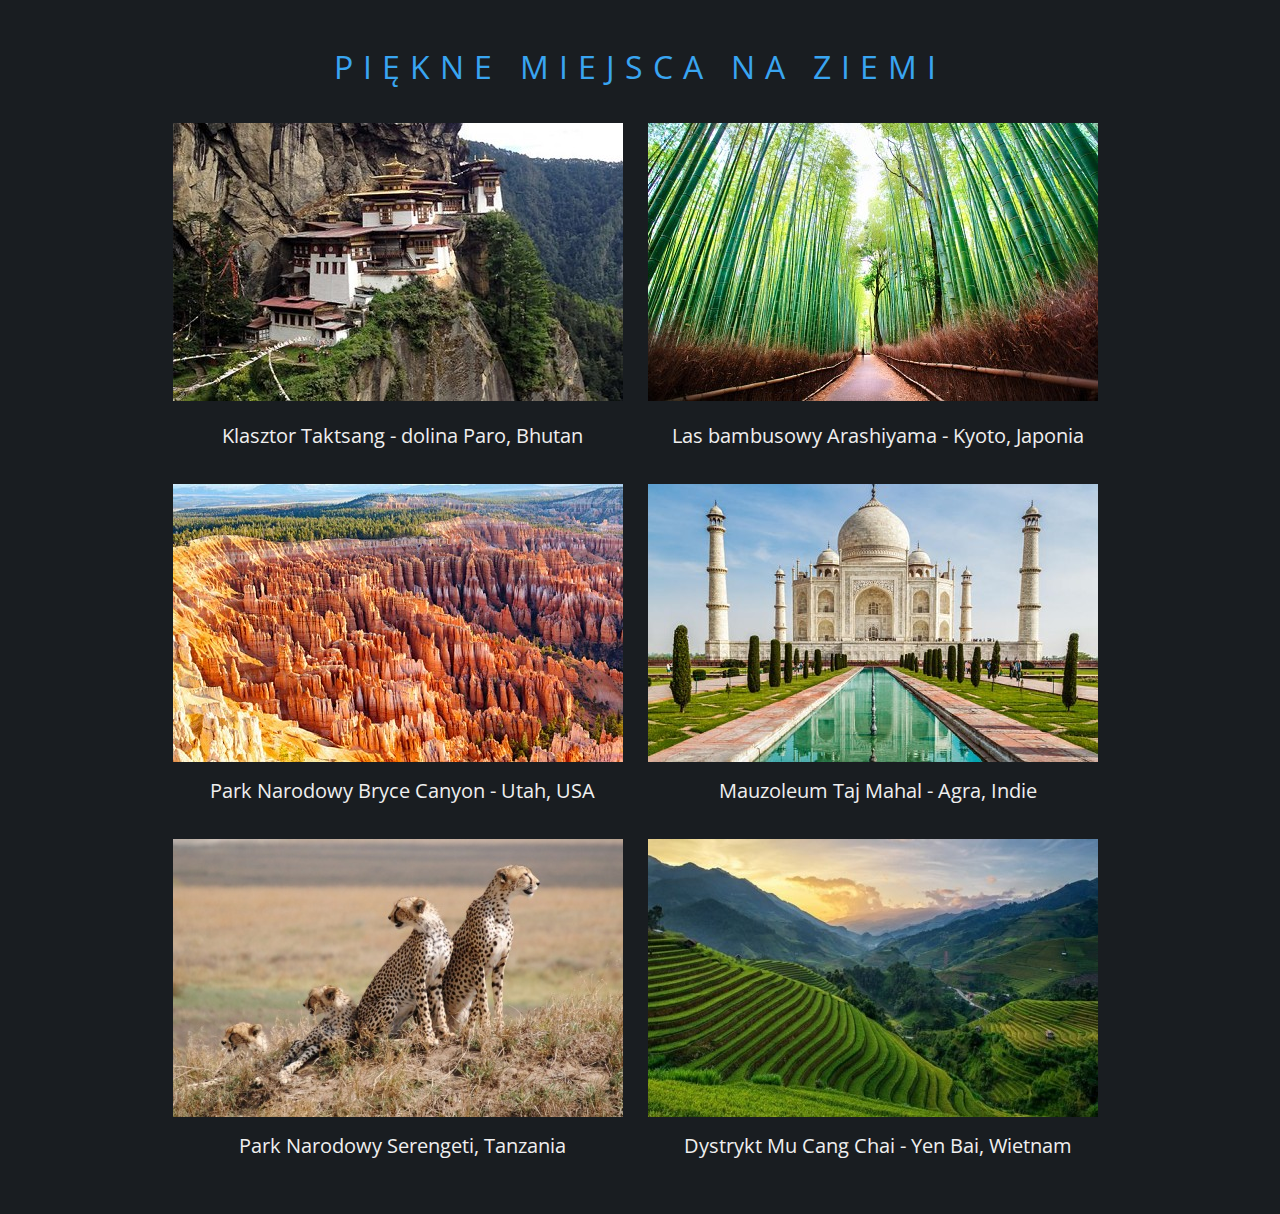
==== galeria.html @ 733a055b "add galeri,transision, transform" ====
<!DOCTYPE html>
<html lang="pl">
<head>

	<meta charset="utf-8">
	<title>Galeria zdjęć</title>
	<meta name="description" content="Piękne miejsca na Ziemi">
	<meta name="keywords" content="Taktsang, Paro, Bhutan, Arashiyama, Kyoto, Japonia, Bryce Canyon, Utah, USA, Taj Mahal, Agra, Indie, Serengeti, Tanzania, Mu Cang Chai, Yen Bai, Wietnam">
	<meta name="author" content="MZ">
	
	<meta http-equiv="X-Ua-Compatible" content="IE=edge,chrome=1">
	
	<link rel="stylesheet" href="css/galeria.css">
	<link rel="stylesheet" href="css/fontello.css">

	<link href="https://fonts.googleapis.com/css?family=Open+Sans:400,700&amp;subset=latin-ext" rel="stylesheet">
	
	<!--[if lt IE 9]>
	<script src="//cdnjs.cloudflare.com/ajax/libs/html5shiv/3.7.3/html5shiv.min.js"></script>
	<![endif]-->
	
</head>

<body>
	
	<main>
	
		<article>
		
			<div class="container">
			
				<header>
					<h1>Piękne miejsca na Ziemi</h1>
				</header>
			
				<div class="postcard">
				
					<div class="photo1"> 
						<a href="#"><img src="img/galeria/01.jpg" alt="Taktsang"></a>
					</div>
					<p>Klasztor Taktsang - dolina Paro, Bhutan</p>
					
				</div>
				
				<div class="postcard">
				
					<div class="photo2"> 
						<a href="#"><img src="img/galeria/02.jpg" alt="Arashiyama"></a>
					</div>
					<p>Las bambusowy Arashiyama - Kyoto, Japonia</p>
					
				</div>
				
				<div class="postcard">
				
					<div class="photo3"> 
						<div class="overlay">
						<a href="#"><img src="img/galeria/03.jpg" alt="Bryce Canyon"></a>
						<a class="link" href="http://"><p>Rok załóżenie 1928, powierzchnia 145 km <sup>2</sup></p></a>
						</div>
					</div>
					<p>Park Narodowy Bryce Canyon - Utah, USA</p>
					
				</div>
				
				<div class="postcard">
				
					<div class="photo4">
						<div class="overlayT">
						<a href="#"><img src="img/galeria/04.jpg" alt="Taj Mahal"></a>
						<a class="link" href="http://">
						<i class="icon-search"></i>
						<p>Zobacz album</p></a>
						</div>
					</div>
					<p>Mauzoleum Taj Mahal - Agra, Indie</p>
					
				</div>				
				

				<div class="postcard">
				
					<div class="photo5"> 
						<a href="#"><img src="img/galeria/05.jpg" alt="Serengeti"></a>
					</div>
					<p>Park Narodowy Serengeti, Tanzania</p>
					
				</div>

				<div class="postcard">
				
					<div class="photo6"> 
						<a href="#"><img src="img/galeria/06.jpg" alt="Mu Cang Chai"></a>
					</div>	
					<p>Dystrykt Mu Cang Chai - Yen Bai, Wietnam</p>
				</div>				
	
			</div>

		</article>
	
	</main>
	
</body>
</html>
---- css/galeria.css ----
body
{
	background-color: #191d21;
	font-family: 'Open Sans', sans-serif;
	font-size: 20px;
	color: #efefef;
}

a:link 
{
    color: #fff;
	text-decoration: none;
}

a:visited 
{
    color: #fff;
}

a:hover 
{
    color: #fff;
}

a:active 
{    
	color: #fff;
}

.container
{
	margin-left: auto;
	margin-right: auto;
	width: 1000px;
	text-align: center;
	padding: 0;
	margin-bottom: 25px;
}

.postcard
{
	display: inline-block;
	width: 460px;
	text-align: center;
	padding: 5px;
}

.postcard p
{
	padding: 5px;
	margin-top: 10px;
}

h1
{
	font-size: 32px;
	font-weight: 400;
	color: #39a5f1;
	margin-top: 45px;	
	margin-bottom: 30px;
	letter-spacing: 10px;
	text-transform: uppercase;
}

/* Hover effects */

.photo1
{
	width: 450px;
	transition: all 0.2s ease-in-out;
}
.photo1:hover
{
	transform: scale(0.9);
	opacity: 0.1;
	
}

.photo2
{
	width: 450px;
	transition: transform 2s cubic-bezier(0.82, -0.43, 0.03, 0.49);
}
.photo2:hover
{
	transform: scale(0.5)  scale3d(3, 3, 1);
}

.photo3
{
	width: 450px;
}
.overlay
{
	position: relative;
	width: 450px;
	height: 278px;
}
.overlay .link
{
	position: absolute;
	display: block;
	width: 450px;
	height: 65px;
	background-color: #111;
	left: 0px;
	bottom: 0px;
	opacity: 0;
	transition: opacity 0.5s ease-in-out;
}
.overlay:hover .link
{
	opacity: 0.8;
}

.photo4
{
	width: 450px;
}
.overlayT
{
	position: relative;
	width: 450px;
	height: 278px;
}
.overlayT .link
{
	position: absolute;
	display: block;
	width: 100%;
	height: 100%;
	background-color: #27a38d;
	left: 0px;
	top: 0px;
	opacity: 0;
	transition: opacity 0.9s ease-in-out;
}
.overlayT:hover .link
{
	opacity: 0.9;
}

.photo5
{
	width: 450px;
	height: 278px;
	overflow: hidden;
}
.photo5 img
{
	transition: all 0.5s ease-in-out;
}
.photo5:hover img
{
	transform: scale(1.2);
}

.photo6
{
	width: 450px;
	height: 278px;
	overflow: hidden;
}
.photo6 img
{
	transition: all 0.7s ease-in-out;
}
.photo6:hover img
{
	transform: scale(1.2) rotate(-5deg);
}
---- css/fontello.css ----
@font-face {
  font-family: 'fontello';
  src: url('../font/fontello.eot?35424375');
  src: url('../font/fontello.eot?35424375#iefix') format('embedded-opentype'),
       url('../font/fontello.woff2?35424375') format('woff2'),
       url('../font/fontello.woff?35424375') format('woff'),
       url('../font/fontello.ttf?35424375') format('truetype'),
       url('../font/fontello.svg?35424375#fontello') format('svg');
  font-weight: normal;
  font-style: normal;
}
/* Chrome hack: SVG is rendered more smooth in Windozze. 100% magic, uncomment if you need it. */
/* Note, that will break hinting! In other OS-es font will be not as sharp as it could be */
/*
@media screen and (-webkit-min-device-pixel-ratio:0) {
  @font-face {
    font-family: 'fontello';
    src: url('../font/fontello.svg?35424375#fontello') format('svg');
  }
}
*/
[class^="icon-"]:before, [class*=" icon-"]:before {
  font-family: "fontello";
  font-style: normal;
  font-weight: normal;
  speak: never;

  display: inline-block;
  text-decoration: inherit;
  width: 1em;
  margin-right: .2em;
  text-align: center;
  /* opacity: .8; */

  /* For safety - reset parent styles, that can break glyph codes*/
  font-variant: normal;
  text-transform: none;

  /* fix buttons height, for twitter bootstrap */
  line-height: 1em;

  /* Animation center compensation - margins should be symmetric */
  /* remove if not needed */
  margin-left: .2em;

  /* you can be more comfortable with increased icons size */
  /* font-size: 120%; */

  /* Font smoothing. That was taken from TWBS */
  -webkit-font-smoothing: antialiased;
  -moz-osx-font-smoothing: grayscale;

  /* Uncomment for 3D effect */
  /* text-shadow: 1px 1px 1px rgba(127, 127, 127, 0.3); */
}

.icon-instagram:before { content: '\e800'; font-size: 70px; margin-top: 40px; } /* '' */
.icon-facebook:before { content: '\e801'; font-size: 70px; margin-top: 40px;} /* '' */
.icon-twitter:before { content: '\e802'; font-size: 70px; margin-top: 40px;} /* '' */
.icon-youtube:before { content: '\e803'; font-size: 70px; margin-top: 40px;} /* '' */
.icon-search:before { content: '\e804'; font-size: 30px; margin-top: 50px;} /* '' */
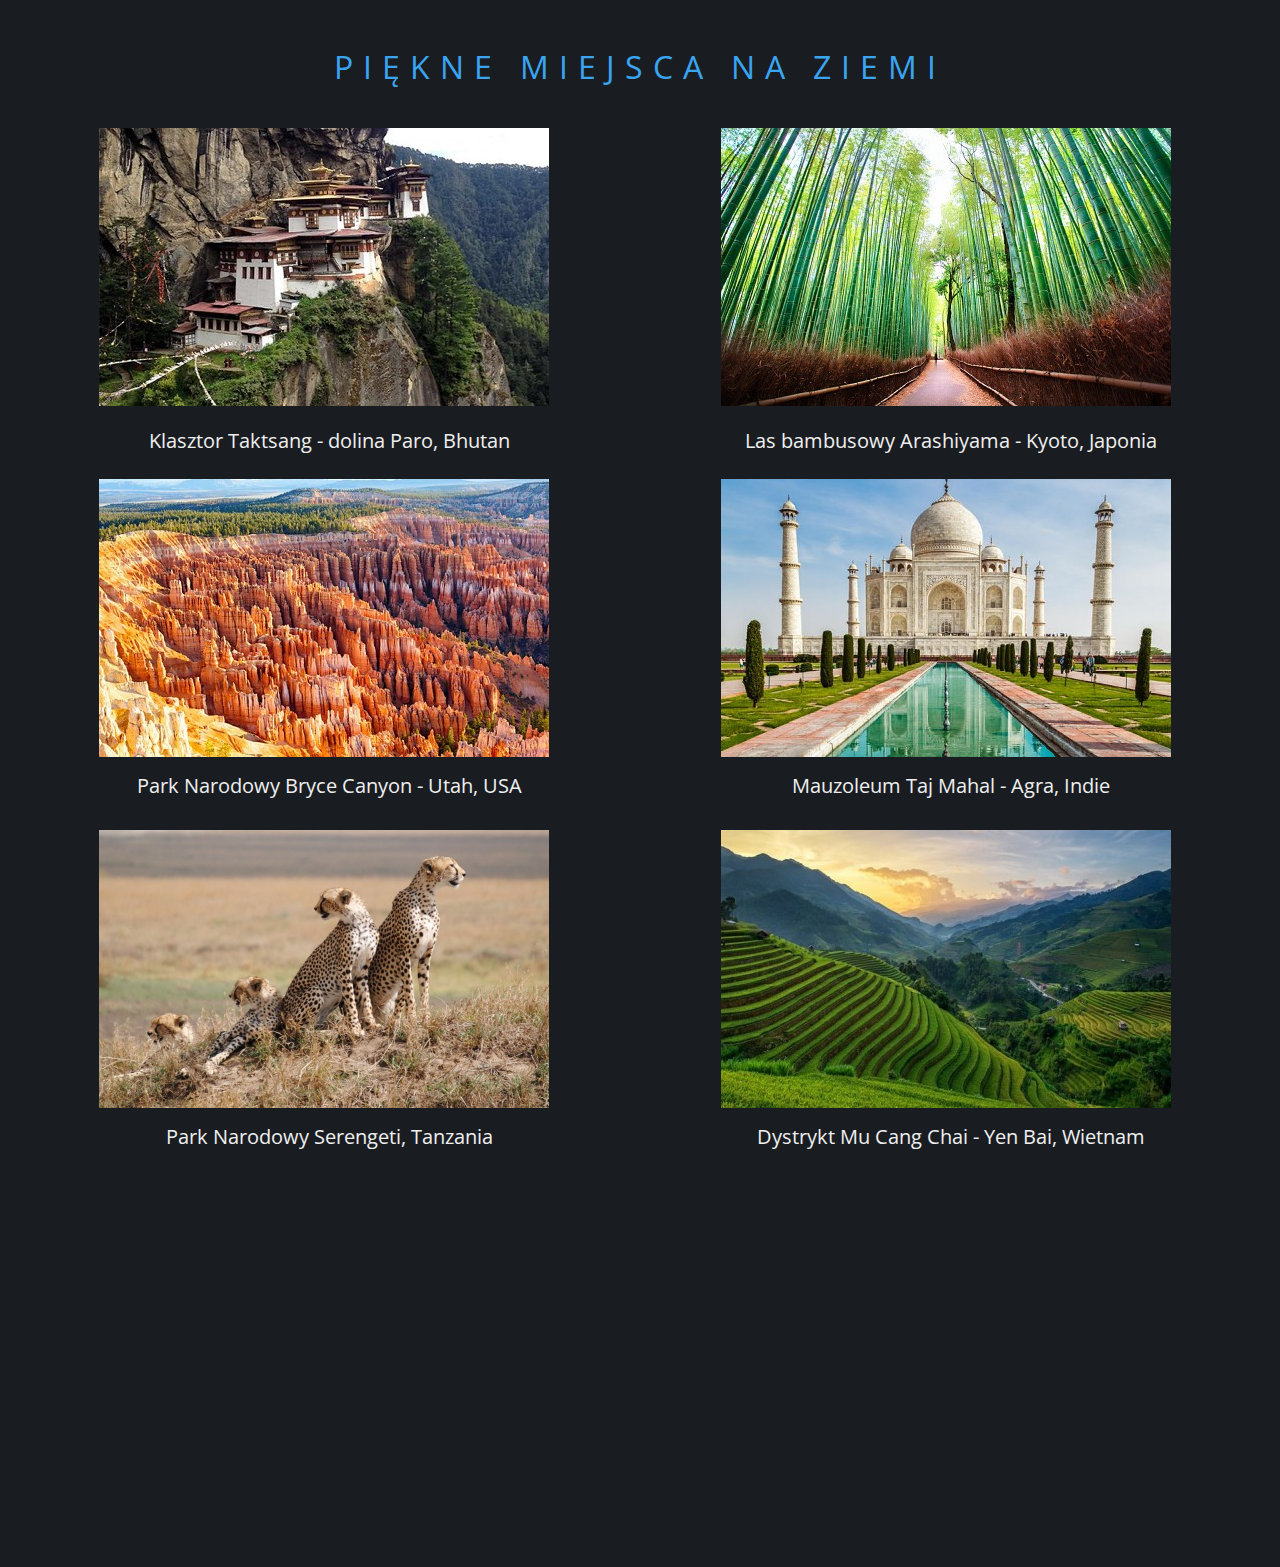
==== commit 79b3eaa1: "add Grid, media query 3 lvl" ====
--- a/galeria.html
+++ b/galeria.html
@@ -4,7 +4,7 @@
 
 	<meta charset="utf-8">
 	<title>Galeria zdjęć</title>
-	<meta name="description" content="Piękne miejsca na Ziemi">
+	<meta name="viewport" content="width=device-width; initial-scale=1.0">
 	<meta name="keywords" content="Taktsang, Paro, Bhutan, Arashiyama, Kyoto, Japonia, Bryce Canyon, Utah, USA, Taj Mahal, Agra, Indie, Serengeti, Tanzania, Mu Cang Chai, Yen Bai, Wietnam">
 	<meta name="author" content="MZ">
 	
@@ -27,73 +27,73 @@
 	
 		<article>
 		
-			<div class="container">
+			
 			
 				<header>
 					<h1>Piękne miejsca na Ziemi</h1>
 				</header>
-			
-				<div class="postcard">
+				<div class="container">
+					<div class="postcard">
 				
-					<div class="photo1"> 
-						<a href="#"><img src="img/galeria/01.jpg" alt="Taktsang"></a>
+						<div class="photo1"> 
+							<a href="#"><img src="img/galeria/01.jpg" alt="Taktsang"></a>
+						</div>
+						<p>Klasztor Taktsang - dolina Paro, Bhutan</p>
+					
 					</div>
-					<p>Klasztor Taktsang - dolina Paro, Bhutan</p>
+				
+					<div class="postcard">
+				
+						<div class="photo2"> 
+							<a href="#"><img src="img/galeria/02.jpg" alt="Arashiyama"></a>
+						</div>
+						<p>Las bambusowy Arashiyama - Kyoto, Japonia</p>
 					
-				</div>
+					</div>
 				
-				<div class="postcard">
+					<div class="postcard">
+					
+						<div class="photo3"> 
+							<div class="overlay">
+							<a href="#"><img src="img/galeria/03.jpg" alt="Bryce Canyon"></a>
+							<a class="link" href="http://"><p>Rok załóżenie 1928, powierzchnia 145 km <sup>2</sup></p></a>
+							</div>
+						</div>
+						<p>Park Narodowy Bryce Canyon - Utah, USA</p>
+						
+					</div>
 				
-					<div class="photo2"> 
-						<a href="#"><img src="img/galeria/02.jpg" alt="Arashiyama"></a>
-					</div>
-					<p>Las bambusowy Arashiyama - Kyoto, Japonia</p>
+					<div class="postcard">
 					
-				</div>
-				
-				<div class="postcard">
-				
-					<div class="photo3"> 
-						<div class="overlay">
-						<a href="#"><img src="img/galeria/03.jpg" alt="Bryce Canyon"></a>
-						<a class="link" href="http://"><p>Rok załóżenie 1928, powierzchnia 145 km <sup>2</sup></p></a>
+						<div class="photo4">
+							<div class="overlayT">
+							<a href="#"><img src="img/galeria/04.jpg" alt="Taj Mahal"></a>
+							<a class="link" href="http://">
+							<i class="icon-search"></i>
+							<p>Zobacz album</p></a>
+							</div>
 						</div>
-					</div>
-					<p>Park Narodowy Bryce Canyon - Utah, USA</p>
-					
-				</div>
-				
-				<div class="postcard">
-				
-					<div class="photo4">
-						<div class="overlayT">
-						<a href="#"><img src="img/galeria/04.jpg" alt="Taj Mahal"></a>
-						<a class="link" href="http://">
-						<i class="icon-search"></i>
-						<p>Zobacz album</p></a>
-						</div>
-					</div>
-					<p>Mauzoleum Taj Mahal - Agra, Indie</p>
-					
-				</div>				
+						<p>Mauzoleum Taj Mahal - Agra, Indie</p>
+						
+					</div>				
 				
 
-				<div class="postcard">
-				
-					<div class="photo5"> 
-						<a href="#"><img src="img/galeria/05.jpg" alt="Serengeti"></a>
+					<div class="postcard">
+					
+						<div class="photo5"> 
+							<a href="#"><img src="img/galeria/05.jpg" alt="Serengeti"></a>
+						</div>
+						<p>Park Narodowy Serengeti, Tanzania</p>
+						
 					</div>
-					<p>Park Narodowy Serengeti, Tanzania</p>
+
+					<div class="postcard">
 					
-				</div>
-
-				<div class="postcard">
-				
-					<div class="photo6"> 
-						<a href="#"><img src="img/galeria/06.jpg" alt="Mu Cang Chai"></a>
-					</div>	
-					<p>Dystrykt Mu Cang Chai - Yen Bai, Wietnam</p>
-				</div>				
+						<div class="photo6"> 
+							<a href="#"><img src="img/galeria/06.jpg" alt="Mu Cang Chai"></a>
+						</div>	
+						<p>Dystrykt Mu Cang Chai - Yen Bai, Wietnam</p>
+					</div>				
 	
 			</div>
 
--- a/css/galeria.css
+++ b/css/galeria.css
@@ -27,22 +27,12 @@
 	color: #fff;
 }
 
-.container
-{
-	margin-left: auto;
-	margin-right: auto;
-	width: 1000px;
-	text-align: center;
-	padding: 0;
-	margin-bottom: 25px;
-}
-
 .postcard
 {
 	display: inline-block;
 	width: 460px;
 	text-align: center;
-	padding: 5px;
+	padding: 0px;
 }
 
 .postcard p
@@ -53,6 +43,7 @@
 
 h1
 {
+	grid-area: h1;
 	font-size: 32px;
 	font-weight: 400;
 	color: #39a5f1;
@@ -60,12 +51,14 @@
 	margin-bottom: 30px;
 	letter-spacing: 10px;
 	text-transform: uppercase;
+	text-align: center;
 }
 
 /* Hover effects */
 
 .photo1
 {
+	grid-area: photo1;
 	width: 450px;
 	transition: all 0.2s ease-in-out;
 }
@@ -78,6 +71,7 @@
 
 .photo2
 {
+	grid-area: photo2;
 	width: 450px;
 	transition: transform 2s cubic-bezier(0.82, -0.43, 0.03, 0.49);
 }
@@ -88,6 +82,7 @@
 
 .photo3
 {
+	grid-area: photo3;
 	width: 450px;
 }
 .overlay
@@ -115,6 +110,7 @@
 
 .photo4
 {
+	grid-area: photo4;
 	width: 450px;
 }
 .overlayT
@@ -142,6 +138,7 @@
 
 .photo5
 {
+	grid-area: photo5;
 	width: 450px;
 	height: 278px;
 	overflow: hidden;
@@ -157,6 +154,7 @@
 
 .photo6
 {
+	grid-area: photo6;
 	width: 450px;
 	height: 278px;
 	overflow: hidden;
@@ -168,4 +166,58 @@
 .photo6:hover img
 {
 	transform: scale(1.2) rotate(-5deg);
+}
+
+.container
+{
+	justify-items: center;
+	text-align: center;
+	padding: 10px;
+	margin-bottom: 25px;
+	display: grid;
+	grid-template-columns: 1fr 1fr 1fr;
+	grid-template-rows: 0.5fr 1fr 1fr 1fr;
+	grid-template-areas:
+	"h1" 
+	"photo1 photo2 photo3"
+	"photo4 photo5 photo6";
+	
+	
+}
+
+@media only screen and (max-width:1400px)
+{
+	.container
+	{
+		grid-template-columns: 1fr 1fr;
+		grid-template-rows: 0.1fr 1fr 1fr 1fr;
+		grid-template-areas: 
+		"h1"
+		"photo1 photo2"
+		"photo3 photo4"
+		"photo5 photo6";
+		justify-items: center;
+		margin-left: auto;
+		margin-right: auto;
+	}
+}
+@media only screen and (max-width:700px)
+{
+	.container
+	{
+		grid-template-columns: 1fr;
+		grid-template-rows: 1fr 1fr 1fr 1fr 1fr 1fr 1fr;
+		grid-template-areas: 
+		"h1"
+		"photo1"
+		"photo2"
+		"photo3"
+		"photo4"
+		"photo5"
+		"photo6";
+	}
+	h1
+	{
+		text-align: center;
+	}
 }